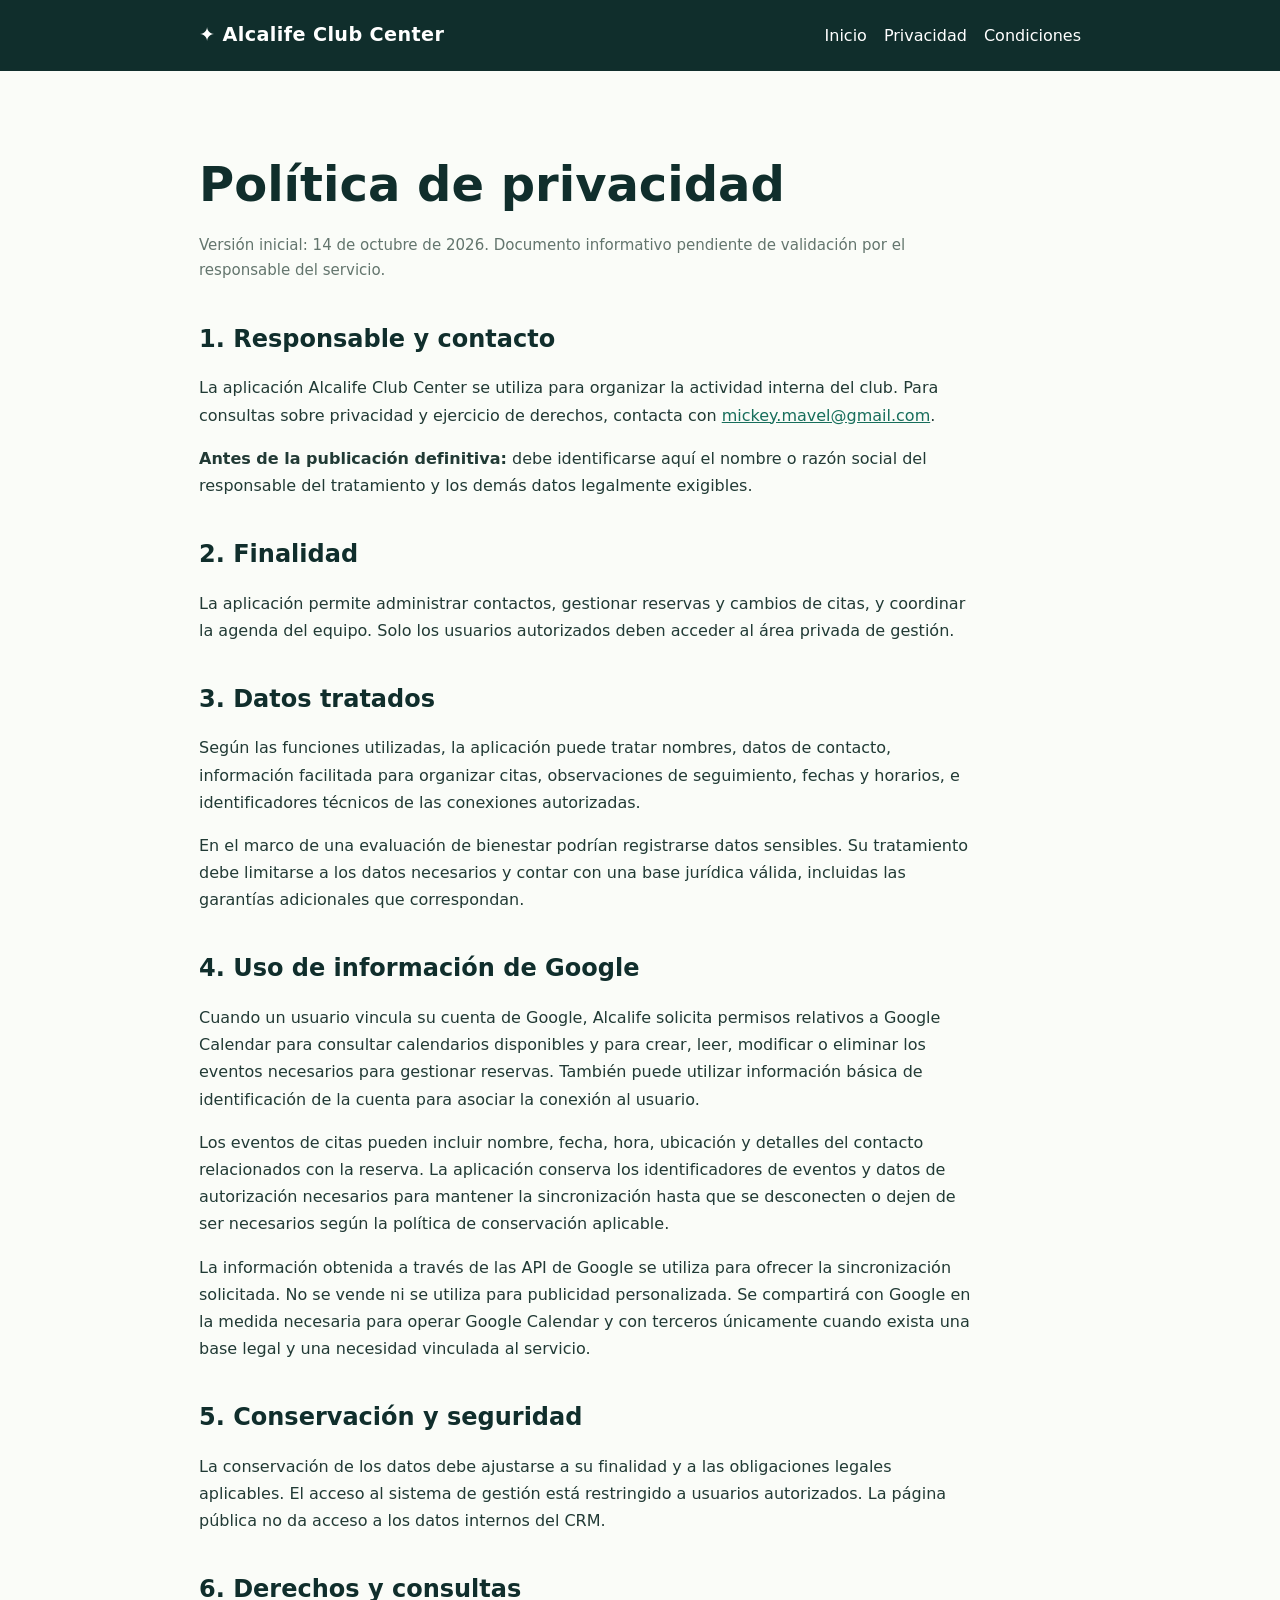
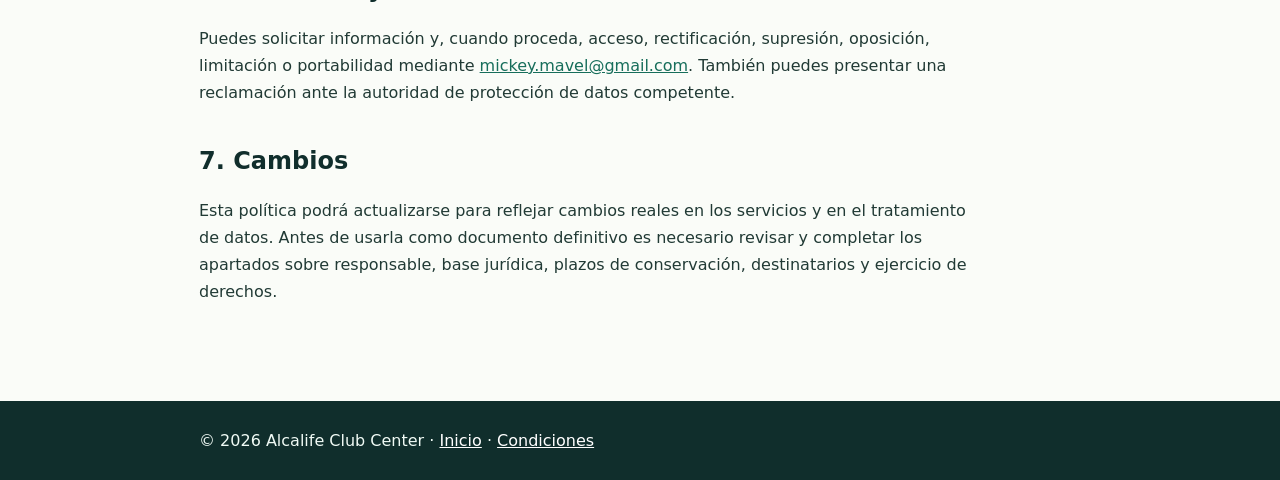
==== privacidad.html @ 59462d68 "Add files via upload" ====
<!doctype html><html lang="es"><head><meta charset="utf-8"><meta name="viewport" content="width=device-width, initial-scale=1"><meta name="description" content="Política de privacidad de Alcalife Club Center."><title>Política de privacidad | Alcalife Club Center</title><link rel="stylesheet" href="styles.css"></head><body><a class="skip" href="#contenido">Saltar al contenido</a><header><div class="wrap bar"><a class="brand" href="index.html">✦ Alcalife Club Center</a><nav aria-label="Navegación"><a href="index.html">Inicio</a><a href="privacidad.html">Privacidad</a><a href="condiciones.html">Condiciones</a></nav></div></header><main class="wrap content legal" id="contenido"><h1>Política de privacidad</h1><p class="small">Versión inicial: 14 de octubre de 2026. Documento informativo pendiente de validación por el responsable del servicio.</p><section><h2>1. Responsable y contacto</h2><p>La aplicación Alcalife Club Center se utiliza para organizar la actividad interna del club. Para consultas sobre privacidad y ejercicio de derechos, contacta con <a href="mailto:mickey.mavel@gmail.com">mickey.mavel@gmail.com</a>.</p><p><strong>Antes de la publicación definitiva:</strong> debe identificarse aquí el nombre o razón social del responsable del tratamiento y los demás datos legalmente exigibles.</p></section><section><h2>2. Finalidad</h2><p>La aplicación permite administrar contactos, gestionar reservas y cambios de citas, y coordinar la agenda del equipo. Solo los usuarios autorizados deben acceder al área privada de gestión.</p></section><section><h2>3. Datos tratados</h2><p>Según las funciones utilizadas, la aplicación puede tratar nombres, datos de contacto, información facilitada para organizar citas, observaciones de seguimiento, fechas y horarios, e identificadores técnicos de las conexiones autorizadas.</p><p>En el marco de una evaluación de bienestar podrían registrarse datos sensibles. Su tratamiento debe limitarse a los datos necesarios y contar con una base jurídica válida, incluidas las garantías adicionales que correspondan.</p></section><section><h2>4. Uso de información de Google</h2><p>Cuando un usuario vincula su cuenta de Google, Alcalife solicita permisos relativos a Google Calendar para consultar calendarios disponibles y para crear, leer, modificar o eliminar los eventos necesarios para gestionar reservas. También puede utilizar información básica de identificación de la cuenta para asociar la conexión al usuario.</p><p>Los eventos de citas pueden incluir nombre, fecha, hora, ubicación y detalles del contacto relacionados con la reserva. La aplicación conserva los identificadores de eventos y datos de autorización necesarios para mantener la sincronización hasta que se desconecten o dejen de ser necesarios según la política de conservación aplicable.</p><p>La información obtenida a través de las API de Google se utiliza para ofrecer la sincronización solicitada. No se vende ni se utiliza para publicidad personalizada. Se compartirá con Google en la medida necesaria para operar Google Calendar y con terceros únicamente cuando exista una base legal y una necesidad vinculada al servicio.</p></section><section><h2>5. Conservación y seguridad</h2><p>La conservación de los datos debe ajustarse a su finalidad y a las obligaciones legales aplicables. El acceso al sistema de gestión está restringido a usuarios autorizados. La página pública no da acceso a los datos internos del CRM.</p></section><section><h2>6. Derechos y consultas</h2><p>Puedes solicitar información y, cuando proceda, acceso, rectificación, supresión, oposición, limitación o portabilidad mediante <a href="mailto:mickey.mavel@gmail.com">mickey.mavel@gmail.com</a>. También puedes presentar una reclamación ante la autoridad de protección de datos competente.</p></section><section><h2>7. Cambios</h2><p>Esta política podrá actualizarse para reflejar cambios reales en los servicios y en el tratamiento de datos. Antes de usarla como documento definitivo es necesario revisar y completar los apartados sobre responsable, base jurídica, plazos de conservación, destinatarios y ejercicio de derechos.</p></section></main><footer><div class="wrap">© 2026 Alcalife Club Center · <a href="index.html">Inicio</a> · <a href="condiciones.html">Condiciones</a></div></footer></body></html>
---- styles.css ----
:root{--green:#238871;--deep:#102e2c;--mint:#d8f2e7;--cream:#fafcf8;--ink:#213a35;--muted:#63756d}*{box-sizing:border-box}body{margin:0;background:var(--cream);color:var(--ink);font:16px/1.7 system-ui,-apple-system,Segoe UI,Arial,sans-serif}a{color:#176e5b}a:hover{text-decoration-thickness:2px}.wrap{max-width:930px;margin:auto;padding:0 24px}header{background:var(--deep);color:white}header .bar{display:flex;gap:16px;align-items:center;justify-content:space-between;flex-wrap:wrap;padding-top:19px;padding-bottom:19px}header a{color:white;text-decoration:none}header nav{display:flex;gap:17px;flex-wrap:wrap}header .brand{font-weight:800;font-size:1.2rem;letter-spacing:.02em}main{min-height:70vh}.hero{padding:68px 0 54px;background:linear-gradient(130deg,#def6e9,#f8fbf5)}.eyebrow{color:#176e5b;text-transform:uppercase;letter-spacing:.14em;font-weight:750;font-size:.82rem}h1{font-size:clamp(2.2rem,6vw,3.8rem);line-height:1.1;margin:.2em 0 .45em;color:var(--deep)}h2{color:var(--deep);line-height:1.24;margin-top:1.7em}p{max-width:76ch}.lead{font-size:1.2rem}.content{padding-top:35px;padding-bottom:65px}.cards{display:grid;grid-template-columns:repeat(auto-fit,minmax(220px,1fr));gap:18px;margin:30px 0}.card{border:1px solid #d7e7df;background:white;border-radius:18px;padding:22px}.card h2{font-size:1.24rem;margin-top:0}.notice{background:#ecf8f0;border-left:4px solid var(--green);padding:15px 20px;border-radius:6px}footer{background:var(--deep);color:#f0faf5;padding:26px 0}footer a{color:white}.small{font-size:.94rem;color:var(--muted)}.legal h1{font-size:clamp(2rem,5vw,3rem);margin-top:1.1em}.legal section{margin:30px 0}.skip{position:absolute;left:-9999px}.skip:focus{left:20px;top:20px;background:white;padding:10px;z-index:5}@media(max-width:600px){header .bar{align-items:flex-start}.hero{padding:45px 0}}
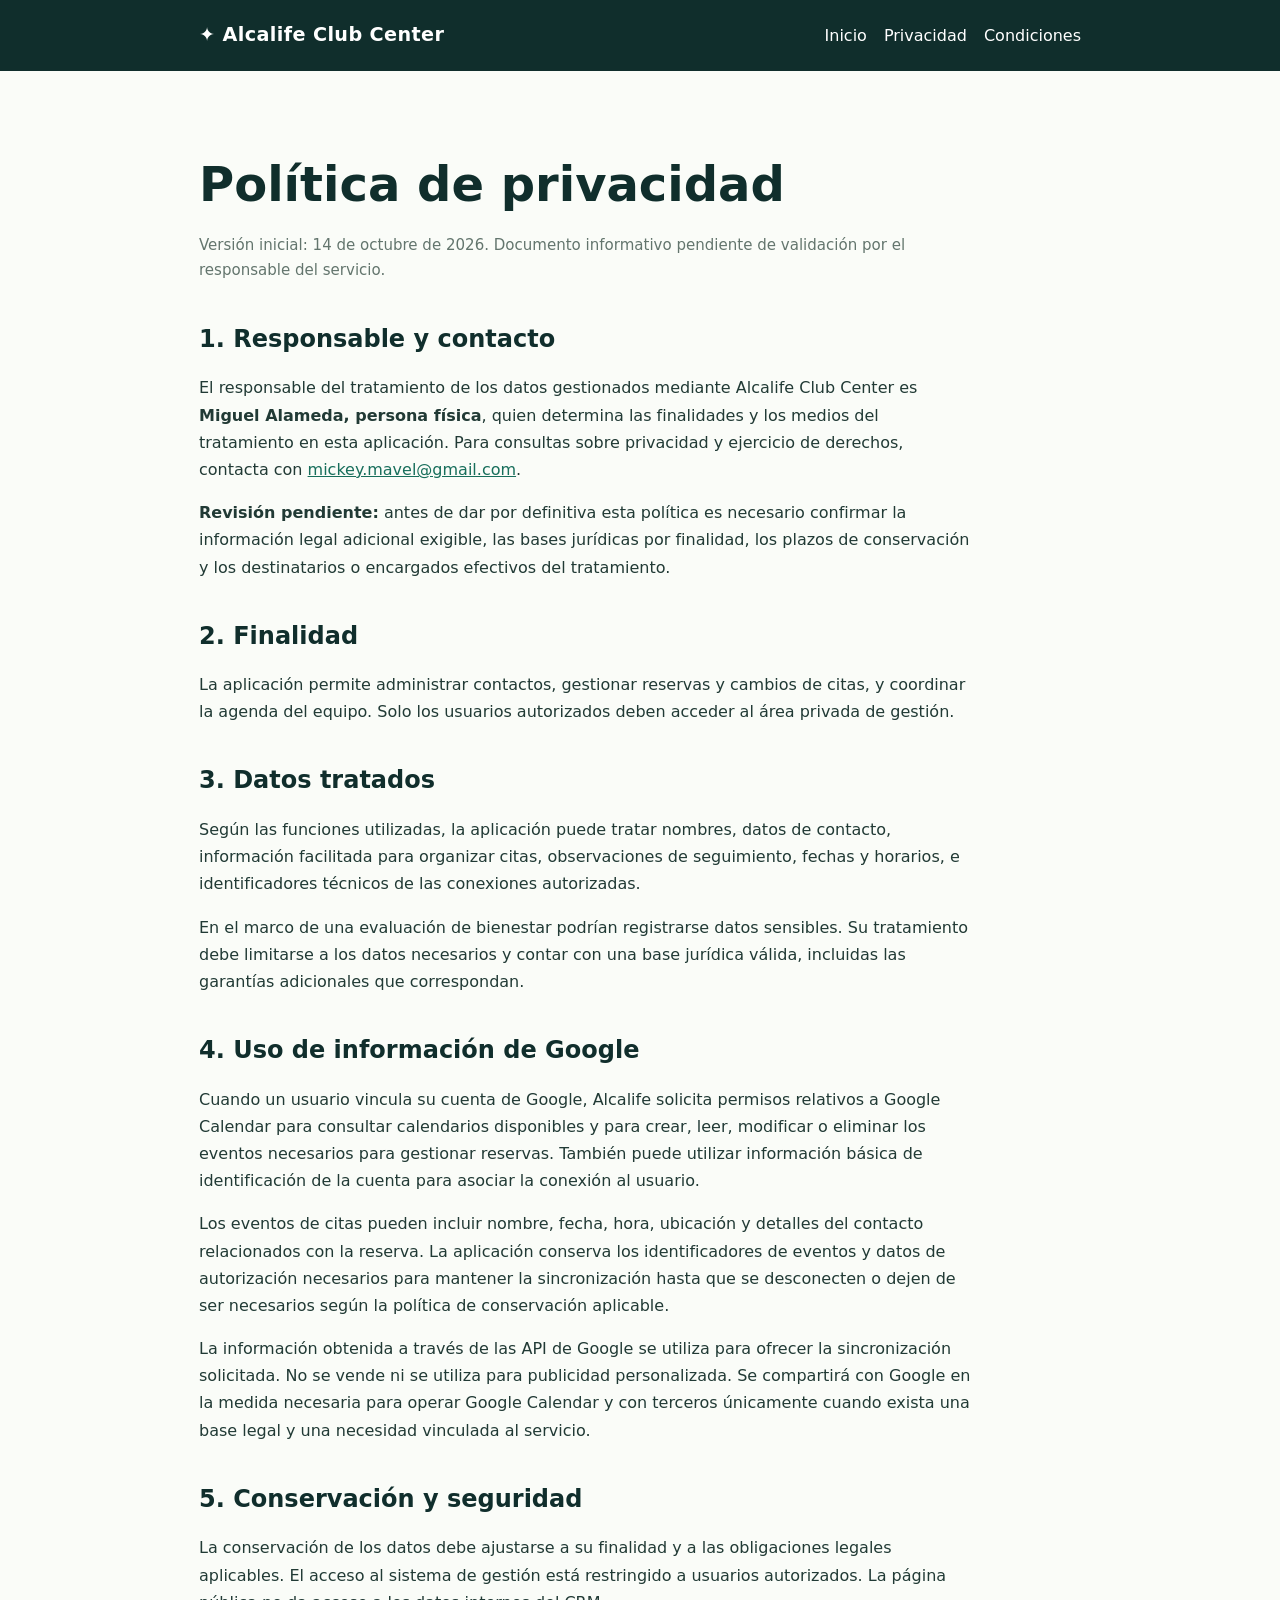
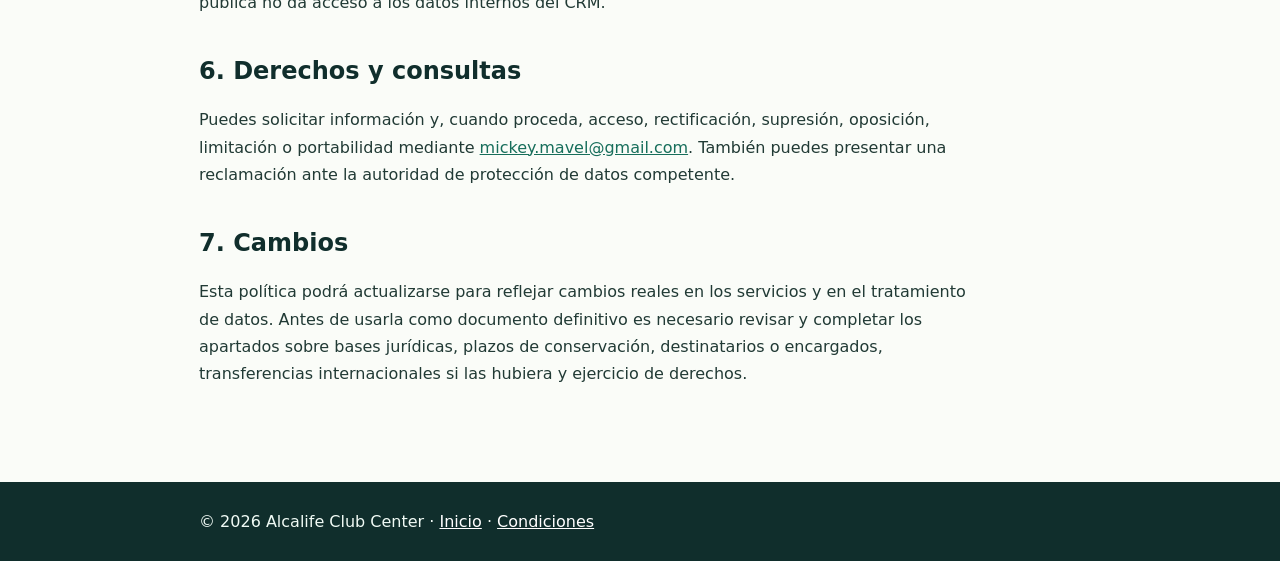
==== commit d39f16bc: "Add files via upload" ====
--- a/privacidad.html
+++ b/privacidad.html
@@ -1 +1 @@
-<!doctype html><html lang="es"><head><meta charset="utf-8"><meta name="viewport" content="width=device-width, initial-scale=1"><meta name="description" content="Política de privacidad de Alcalife Club Center."><title>Política de privacidad | Alcalife Club Center</title><link rel="stylesheet" href="styles.css"></head><body><a class="skip" href="#contenido">Saltar al contenido</a><header><div class="wrap bar"><a class="brand" href="index.html">✦ Alcalife Club Center</a><nav aria-label="Navegación"><a href="index.html">Inicio</a><a href="privacidad.html">Privacidad</a><a href="condiciones.html">Condiciones</a></nav></div></header><main class="wrap content legal" id="contenido"><h1>Política de privacidad</h1><p class="small">Versión inicial: 14 de octubre de 2026. Documento informativo pendiente de validación por el responsable del servicio.</p><section><h2>1. Responsable y contacto</h2><p>La aplicación Alcalife Club Center se utiliza para organizar la actividad interna del club. Para consultas sobre privacidad y ejercicio de derechos, contacta con <a href="mailto:mickey.mavel@gmail.com">mickey.mavel@gmail.com</a>.</p><p><strong>Antes de la publicación definitiva:</strong> debe identificarse aquí el nombre o razón social del responsable del tratamiento y los demás datos legalmente exigibles.</p></section><section><h2>2. Finalidad</h2><p>La aplicación permite administrar contactos, gestionar reservas y cambios de citas, y coordinar la agenda del equipo. Solo los usuarios autorizados deben acceder al área privada de gestión.</p></section><section><h2>3. Datos tratados</h2><p>Según las funciones utilizadas, la aplicación puede tratar nombres, datos de contacto, información facilitada para organizar citas, observaciones de seguimiento, fechas y horarios, e identificadores técnicos de las conexiones autorizadas.</p><p>En el marco de una evaluación de bienestar podrían registrarse datos sensibles. Su tratamiento debe limitarse a los datos necesarios y contar con una base jurídica válida, incluidas las garantías adicionales que correspondan.</p></section><section><h2>4. Uso de información de Google</h2><p>Cuando un usuario vincula su cuenta de Google, Alcalife solicita permisos relativos a Google Calendar para consultar calendarios disponibles y para crear, leer, modificar o eliminar los eventos necesarios para gestionar reservas. También puede utilizar información básica de identificación de la cuenta para asociar la conexión al usuario.</p><p>Los eventos de citas pueden incluir nombre, fecha, hora, ubicación y detalles del contacto relacionados con la reserva. La aplicación conserva los identificadores de eventos y datos de autorización necesarios para mantener la sincronización hasta que se desconecten o dejen de ser necesarios según la política de conservación aplicable.</p><p>La información obtenida a través de las API de Google se utiliza para ofrecer la sincronización solicitada. No se vende ni se utiliza para publicidad personalizada. Se compartirá con Google en la medida necesaria para operar Google Calendar y con terceros únicamente cuando exista una base legal y una necesidad vinculada al servicio.</p></section><section><h2>5. Conservación y seguridad</h2><p>La conservación de los datos debe ajustarse a su finalidad y a las obligaciones legales aplicables. El acceso al sistema de gestión está restringido a usuarios autorizados. La página pública no da acceso a los datos internos del CRM.</p></section><section><h2>6. Derechos y consultas</h2><p>Puedes solicitar información y, cuando proceda, acceso, rectificación, supresión, oposición, limitación o portabilidad mediante <a href="mailto:mickey.mavel@gmail.com">mickey.mavel@gmail.com</a>. También puedes presentar una reclamación ante la autoridad de protección de datos competente.</p></section><section><h2>7. Cambios</h2><p>Esta política podrá actualizarse para reflejar cambios reales en los servicios y en el tratamiento de datos. Antes de usarla como documento definitivo es necesario revisar y completar los apartados sobre responsable, base jurídica, plazos de conservación, destinatarios y ejercicio de derechos.</p></section></main><footer><div class="wrap">© 2026 Alcalife Club Center · <a href="index.html">Inicio</a> · <a href="condiciones.html">Condiciones</a></div></footer></body></html>
+<!doctype html><html lang="es"><head><meta charset="utf-8"><meta name="viewport" content="width=device-width, initial-scale=1"><meta name="description" content="Política de privacidad de Alcalife Club Center."><title>Política de privacidad | Alcalife Club Center</title><link rel="stylesheet" href="styles.css"></head><body><a class="skip" href="#contenido">Saltar al contenido</a><header><div class="wrap bar"><a class="brand" href="index.html">✦ Alcalife Club Center</a><nav aria-label="Navegación"><a href="index.html">Inicio</a><a href="privacidad.html">Privacidad</a><a href="condiciones.html">Condiciones</a></nav></div></header><main class="wrap content legal" id="contenido"><h1>Política de privacidad</h1><p class="small">Versión inicial: 14 de octubre de 2026. Documento informativo pendiente de validación por el responsable del servicio.</p><section><h2>1. Responsable y contacto</h2><p>El responsable del tratamiento de los datos gestionados mediante Alcalife Club Center es <strong>Miguel Alameda, persona física</strong>, quien determina las finalidades y los medios del tratamiento en esta aplicación. Para consultas sobre privacidad y ejercicio de derechos, contacta con <a href="mailto:mickey.mavel@gmail.com">mickey.mavel@gmail.com</a>.</p><p><strong>Revisión pendiente:</strong> antes de dar por definitiva esta política es necesario confirmar la información legal adicional exigible, las bases jurídicas por finalidad, los plazos de conservación y los destinatarios o encargados efectivos del tratamiento.</p></section><section><h2>2. Finalidad</h2><p>La aplicación permite administrar contactos, gestionar reservas y cambios de citas, y coordinar la agenda del equipo. Solo los usuarios autorizados deben acceder al área privada de gestión.</p></section><section><h2>3. Datos tratados</h2><p>Según las funciones utilizadas, la aplicación puede tratar nombres, datos de contacto, información facilitada para organizar citas, observaciones de seguimiento, fechas y horarios, e identificadores técnicos de las conexiones autorizadas.</p><p>En el marco de una evaluación de bienestar podrían registrarse datos sensibles. Su tratamiento debe limitarse a los datos necesarios y contar con una base jurídica válida, incluidas las garantías adicionales que correspondan.</p></section><section><h2>4. Uso de información de Google</h2><p>Cuando un usuario vincula su cuenta de Google, Alcalife solicita permisos relativos a Google Calendar para consultar calendarios disponibles y para crear, leer, modificar o eliminar los eventos necesarios para gestionar reservas. También puede utilizar información básica de identificación de la cuenta para asociar la conexión al usuario.</p><p>Los eventos de citas pueden incluir nombre, fecha, hora, ubicación y detalles del contacto relacionados con la reserva. La aplicación conserva los identificadores de eventos y datos de autorización necesarios para mantener la sincronización hasta que se desconecten o dejen de ser necesarios según la política de conservación aplicable.</p><p>La información obtenida a través de las API de Google se utiliza para ofrecer la sincronización solicitada. No se vende ni se utiliza para publicidad personalizada. Se compartirá con Google en la medida necesaria para operar Google Calendar y con terceros únicamente cuando exista una base legal y una necesidad vinculada al servicio.</p></section><section><h2>5. Conservación y seguridad</h2><p>La conservación de los datos debe ajustarse a su finalidad y a las obligaciones legales aplicables. El acceso al sistema de gestión está restringido a usuarios autorizados. La página pública no da acceso a los datos internos del CRM.</p></section><section><h2>6. Derechos y consultas</h2><p>Puedes solicitar información y, cuando proceda, acceso, rectificación, supresión, oposición, limitación o portabilidad mediante <a href="mailto:mickey.mavel@gmail.com">mickey.mavel@gmail.com</a>. También puedes presentar una reclamación ante la autoridad de protección de datos competente.</p></section><section><h2>7. Cambios</h2><p>Esta política podrá actualizarse para reflejar cambios reales en los servicios y en el tratamiento de datos. Antes de usarla como documento definitivo es necesario revisar y completar los apartados sobre bases jurídicas, plazos de conservación, destinatarios o encargados, transferencias internacionales si las hubiera y ejercicio de derechos.</p></section></main><footer><div class="wrap">© 2026 Alcalife Club Center · <a href="index.html">Inicio</a> · <a href="condiciones.html">Condiciones</a></div></footer></body></html>
